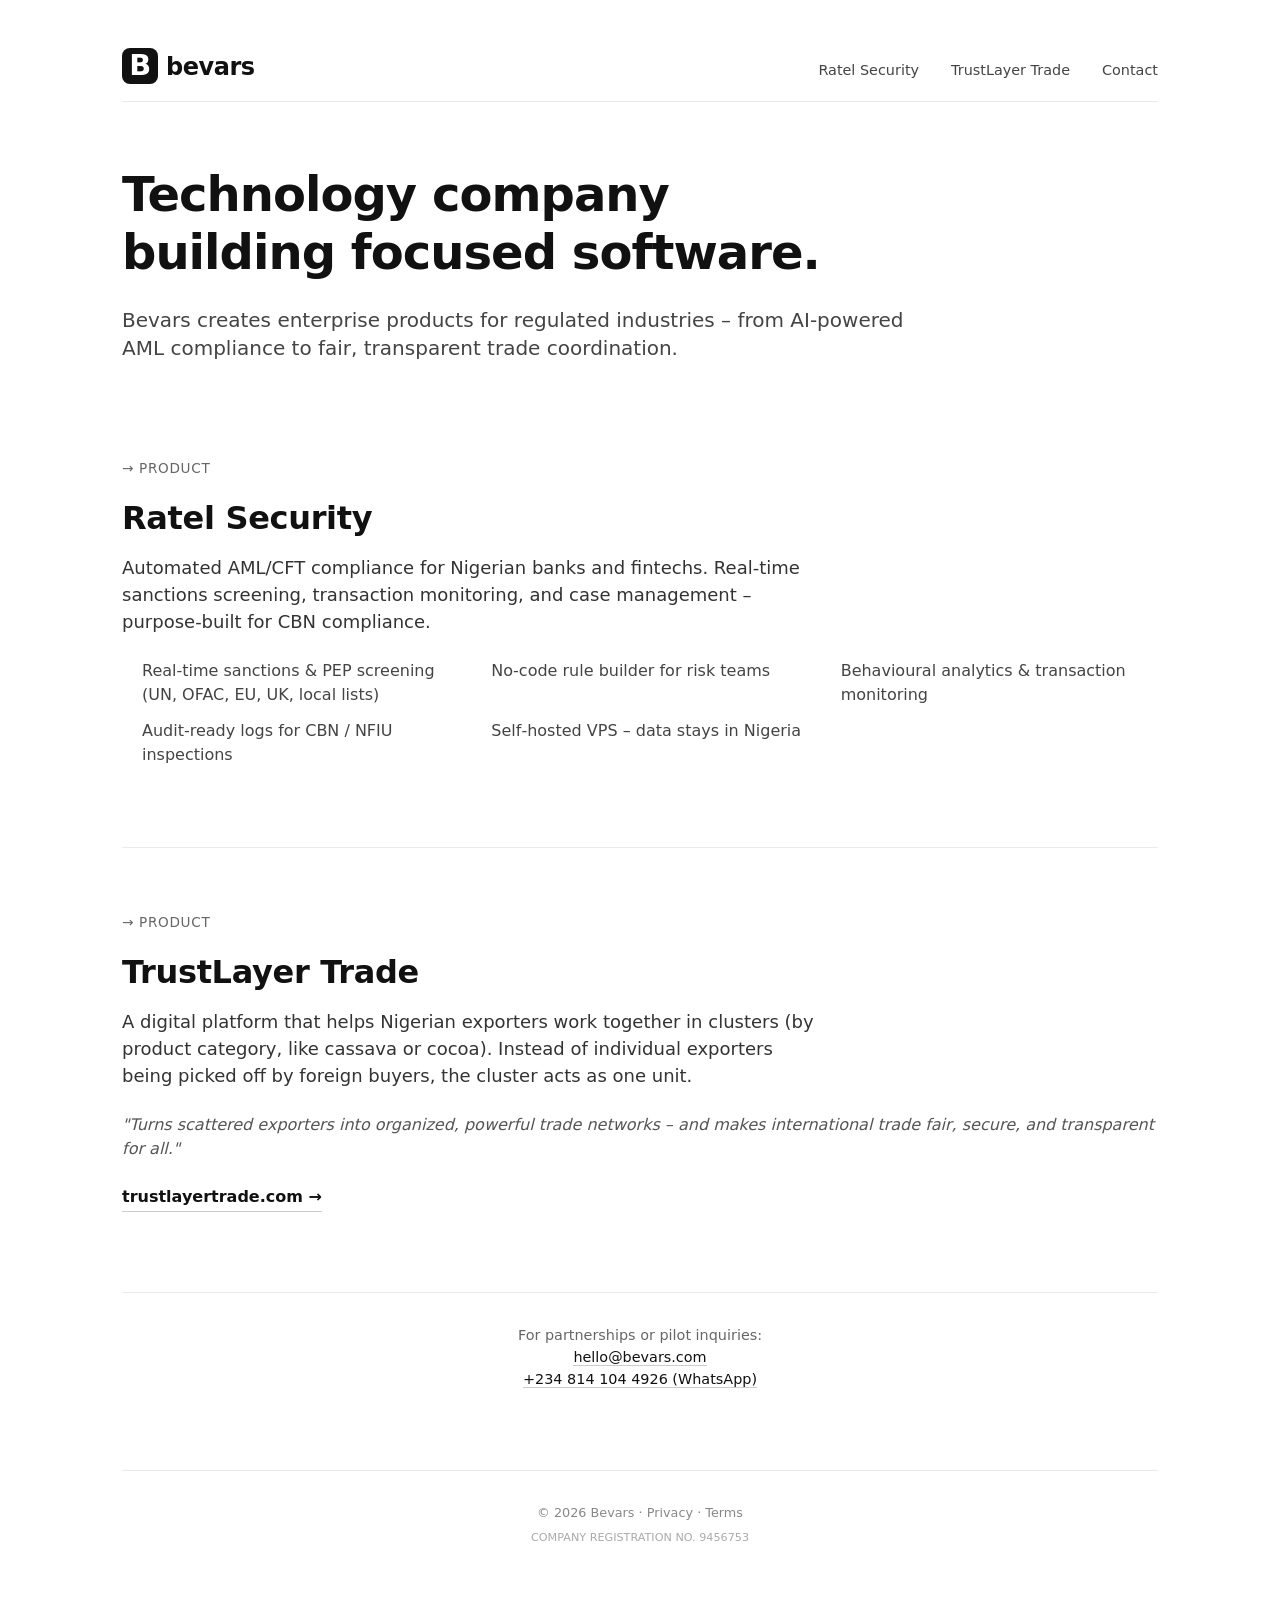
==== index.html @ 83aee2ae "first commit" ====
<!DOCTYPE html>
<html lang="en">
<head>
  <meta charset="UTF-8">
  <meta name="viewport" content="width=device-width, initial-scale=1.0">
  <title>Bevars · Technology company</title>
  <style>
    * {
      margin: 0;
      padding: 0;
      box-sizing: border-box;
    }

    body {
      font-family: system-ui, -apple-system, 'Inter', 'Segoe UI', Roboto, Helvetica, Arial, sans-serif;
      background-color: #ffffff;
      color: #111111;
      line-height: 1.5;
    }

    .container {
      max-width: 1100px;
      margin: 0 auto;
      padding: 3rem 2rem;
    }

    .site-header {
      display: flex;
      justify-content: space-between;
      align-items: baseline;
      flex-wrap: wrap;
      gap: 1rem;
      margin-bottom: 4rem;
      padding-bottom: 1rem;
      border-bottom: 1px solid #eaeaea;
    }

    .logo {
      display: flex;
      align-items: baseline;
      gap: 0.5rem;
      text-decoration: none;
    }
    .logo-icon {
      font-size: 1.8rem;
      font-weight: 700;
      background: #111;
      color: white;
      width: 36px;
      height: 36px;
      display: inline-flex;
      align-items: center;
      justify-content: center;
      border-radius: 8px;
      letter-spacing: -0.02em;
    }
    .logo-text {
      font-size: 1.5rem;
      font-weight: 700;
      letter-spacing: -0.02em;
      color: #111;
    }
    .logo-text span {
      font-weight: 400;
      color: #666;
      font-size: 0.9rem;
      margin-left: 0.25rem;
    }

    .nav-links {
      display: flex;
      gap: 2rem;
    }

    .nav-links a {
      color: #444;
      text-decoration: none;
      font-size: 0.9rem;
      font-weight: 500;
    }

    .nav-links a:hover {
      color: #000;
    }

    .hero {
      max-width: 800px;
      margin-bottom: 5rem;
    }

    .hero h1 {
      font-size: 3rem;
      font-weight: 700;
      letter-spacing: -0.02em;
      line-height: 1.2;
      margin-bottom: 1.5rem;
    }

    .hero p {
      font-size: 1.25rem;
      color: #444;
      line-height: 1.4;
    }

    .product-section {
      margin-bottom: 5rem;
      padding-top: 1rem;
    }

    .product-title {
      font-size: 2rem;
      font-weight: 700;
      letter-spacing: -0.01em;
      margin-bottom: 0.75rem;
    }

    .product-tag {
      font-size: 0.85rem;
      text-transform: uppercase;
      letter-spacing: 0.05em;
      color: #666;
      margin-bottom: 1rem;
    }

    .product-desc {
      font-size: 1.125rem;
      color: #333;
      max-width: 700px;
      margin-bottom: 1.5rem;
    }

    .product-link {
      display: inline-block;
      font-weight: 600;
      text-decoration: none;
      color: #111;
      border-bottom: 1px solid #ccc;
      padding-bottom: 2px;
      transition: border-color 0.2s;
    }

    .product-link:hover {
      border-bottom-color: #111;
    }

    hr {
      margin: 3rem 0;
      border: none;
      border-top: 1px solid #eaeaea;
    }

    .contact-block {
      text-align: center;
      margin: 4rem 0 3rem;
      padding: 2rem 0;
      border-top: 1px solid #eaeaea;
    }

    .contact-block p {
      color: #666;
      font-size: 0.9rem;
    }

    .email-link, .phone-link {
      color: #111;
      text-decoration: none;
      font-weight: 500;
      border-bottom: 1px solid #ccc;
      margin: 0 0.25rem;
    }

    .footer {
      text-align: center;
      font-size: 0.8rem;
      color: #888;
      padding: 2rem 0;
      border-top: 1px solid #eaeaea;
    }
    .footer .reg-number {
      margin-top: 0.5rem;
      font-size: 0.7rem;
      color: #aaa;
    }

    @media (max-width: 700px) {
      .container {
        padding: 2rem 1.5rem;
      }
      .hero h1 {
        font-size: 2.25rem;
      }
      .product-title {
        font-size: 1.75rem;
      }
      .site-header {
        flex-direction: column;
        align-items: flex-start;
      }
    }
  </style>
</head>
<body>

<div class="container">
  <div class="site-header">
    <a href="/" class="logo">
      <div class="logo-icon">B</div>
      <div class="logo-text">bevars</div>
    </a>
    <div class="nav-links">
      <a href="#ratel">Ratel Security</a>
      <a href="#trustlayer">TrustLayer Trade</a>
      <a href="#contact">Contact</a>
    </div>
  </div>

  <div class="hero">
    <h1>Technology company<br>building focused software.</h1>
    <p>Bevars creates enterprise products for regulated industries – from AI‑powered AML compliance to fair, transparent trade coordination.</p>
  </div>

  <!-- Ratel Security -->
  <div class="product-section" id="ratel">
    <div class="product-tag">→ product</div>
    <div class="product-title">Ratel Security</div>
    <div class="product-desc">
      Automated AML/CFT compliance for Nigerian banks and fintechs. Real‑time sanctions screening, transaction monitoring, and case management – purpose‑built for CBN compliance.
    </div>
    <ul class="feature-list" style="list-style: none; margin: 1.5rem 0 2rem; display: grid; grid-template-columns: repeat(auto-fill, minmax(280px, 1fr)); gap: 0.75rem;">
      <li style="padding-left: 1.25rem; position: relative; color: #444;">Real‑time sanctions & PEP screening (UN, OFAC, EU, UK, local lists)</li>
      <li style="padding-left: 1.25rem; position: relative; color: #444;">No‑code rule builder for risk teams</li>
      <li style="padding-left: 1.25rem; position: relative; color: #444;">Behavioural analytics & transaction monitoring</li>
      <li style="padding-left: 1.25rem; position: relative; color: #444;">Audit‑ready logs for CBN / NFIU inspections</li>
      <li style="padding-left: 1.25rem; position: relative; color: #444;">Self‑hosted VPS – data stays in Nigeria</li>
    </ul>
    
  </div>

  <hr>

  <!-- TrustLayer Trade (hidden details) -->
  <div class="product-section" id="trustlayer">
    <div class="product-tag">→ product</div>
    <div class="product-title">TrustLayer Trade</div>
    <div class="product-desc">
      A digital platform that helps Nigerian exporters work together in clusters (by product category, like cassava or cocoa). Instead of individual exporters being picked off by foreign buyers, the cluster acts as one unit.
    </div>
    <div style="margin: 1rem 0 1.5rem; font-style: italic; color: #555;">"Turns scattered exporters into organized, powerful trade networks – and makes international trade fair, secure, and transparent for all."</div>
    <a href="https://trustlayertrade.com" class="product-link">trustlayertrade.com →</a>
  </div>

  <!-- Contact with WhatsApp -->
  <div class="contact-block" id="contact">
    <p>For partnerships or pilot inquiries:<br>
    <a href="mailto:hello@bevars.com" class="email-link">hello@bevars.com</a><br>
    <a href="https://wa.me/234814104926" target="_blank" class="phone-link">+234 814 104 4926 (WhatsApp)</a></p>
  </div>

  <div class="footer">
    <div>© 2026 Bevars · <a href="#" style="color: #888; text-decoration: none;">Privacy</a> · <a href="#" style="color: #888; text-decoration: none;">Terms</a></div>
    <div class="reg-number">COMPANY REGISTRATION NO. 9456753</div>
  </div>
</div>

</body>
</html>
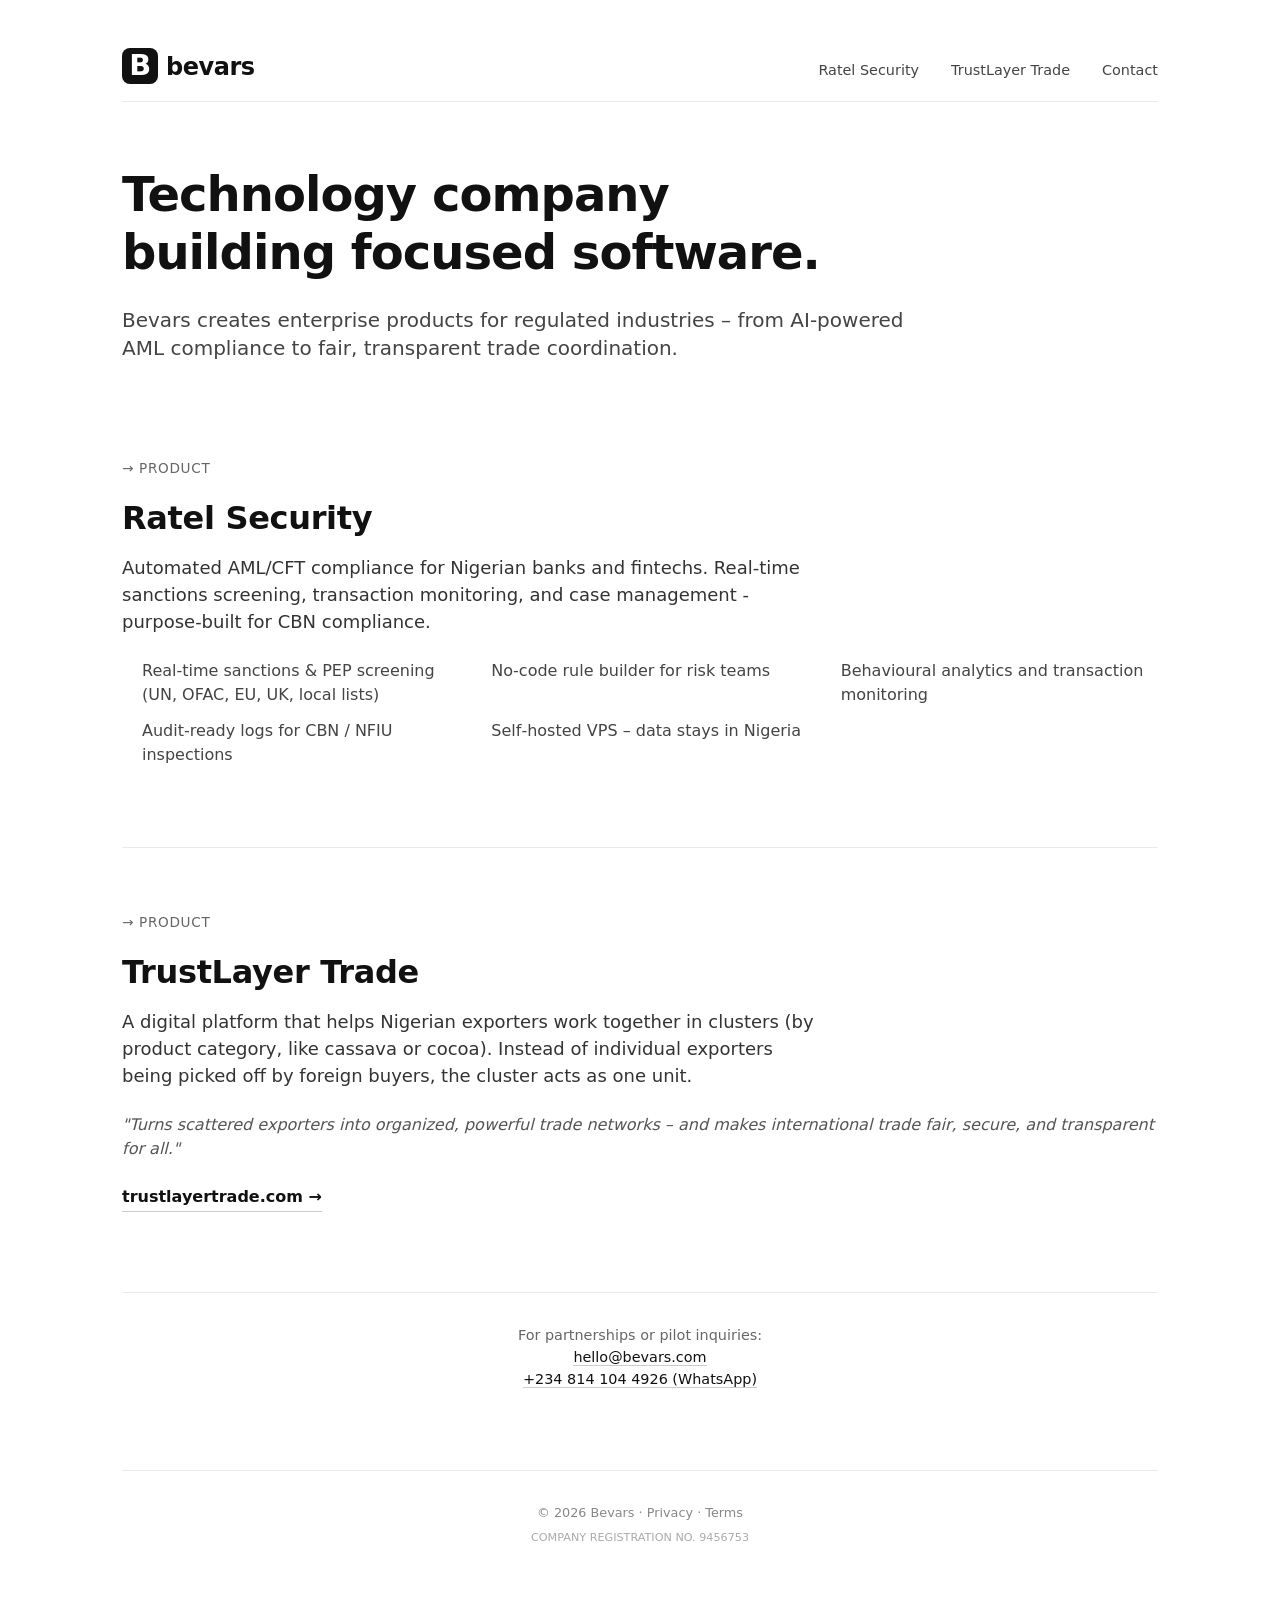
==== commit d59bf825: "fix" ====
--- a/index.html
+++ b/index.html
@@ -224,12 +224,12 @@
     <div class="product-tag">→ product</div>
     <div class="product-title">Ratel Security</div>
     <div class="product-desc">
-      Automated AML/CFT compliance for Nigerian banks and fintechs. Real‑time sanctions screening, transaction monitoring, and case management – purpose‑built for CBN compliance.
+      Automated AML/CFT compliance for Nigerian banks and fintechs. Real‑time sanctions screening, transaction monitoring, and case management - purpose‑built for CBN compliance.
     </div>
     <ul class="feature-list" style="list-style: none; margin: 1.5rem 0 2rem; display: grid; grid-template-columns: repeat(auto-fill, minmax(280px, 1fr)); gap: 0.75rem;">
       <li style="padding-left: 1.25rem; position: relative; color: #444;">Real‑time sanctions & PEP screening (UN, OFAC, EU, UK, local lists)</li>
       <li style="padding-left: 1.25rem; position: relative; color: #444;">No‑code rule builder for risk teams</li>
-      <li style="padding-left: 1.25rem; position: relative; color: #444;">Behavioural analytics & transaction monitoring</li>
+      <li style="padding-left: 1.25rem; position: relative; color: #444;">Behavioural analytics and transaction monitoring</li>
       <li style="padding-left: 1.25rem; position: relative; color: #444;">Audit‑ready logs for CBN / NFIU inspections</li>
       <li style="padding-left: 1.25rem; position: relative; color: #444;">Self‑hosted VPS – data stays in Nigeria</li>
     </ul>
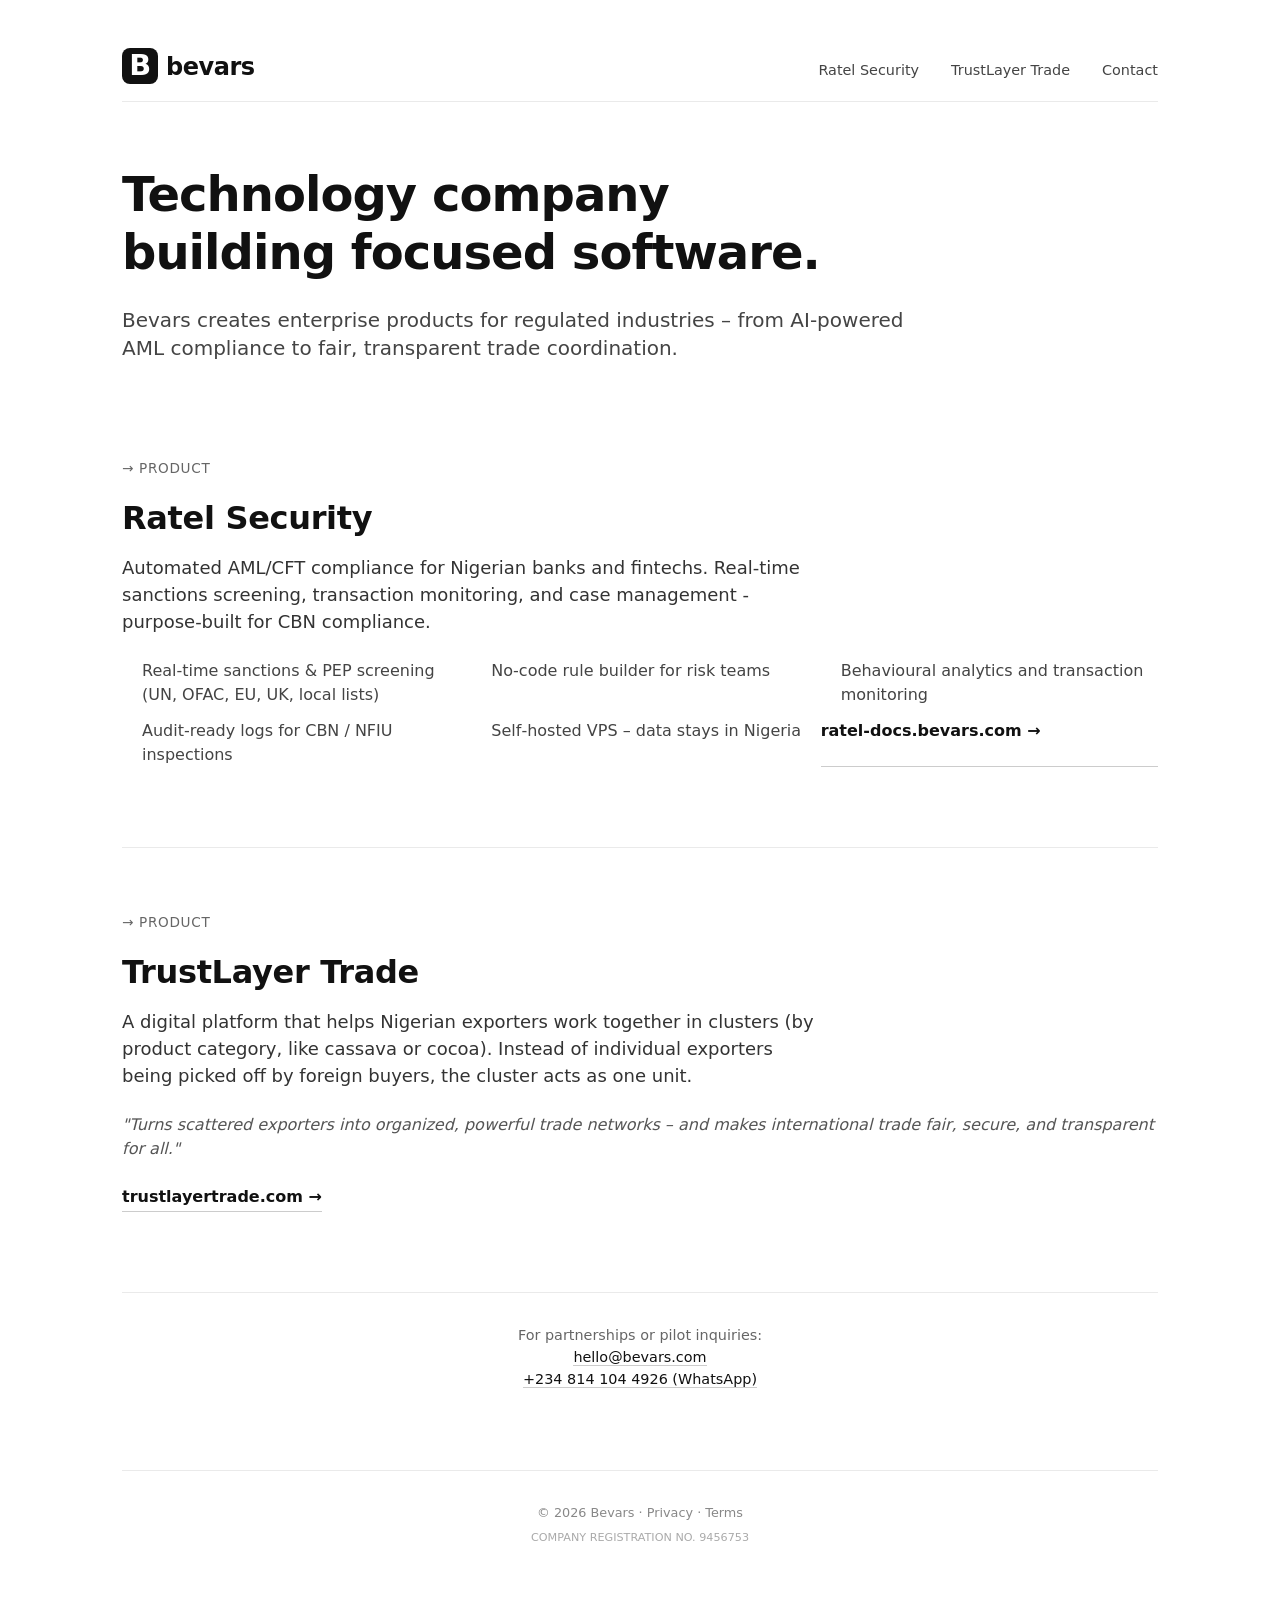
==== commit e6ccdf6c: "fix" ====
--- a/index.html
+++ b/index.html
@@ -232,6 +232,7 @@
       <li style="padding-left: 1.25rem; position: relative; color: #444;">Behavioural analytics and transaction monitoring</li>
       <li style="padding-left: 1.25rem; position: relative; color: #444;">Audit‑ready logs for CBN / NFIU inspections</li>
       <li style="padding-left: 1.25rem; position: relative; color: #444;">Self‑hosted VPS – data stays in Nigeria</li>
+      <a href="https://ratel-docs.bevars.com/introduction" class="product-link">ratel-docs.bevars.com →</a>
     </ul>
     
   </div>
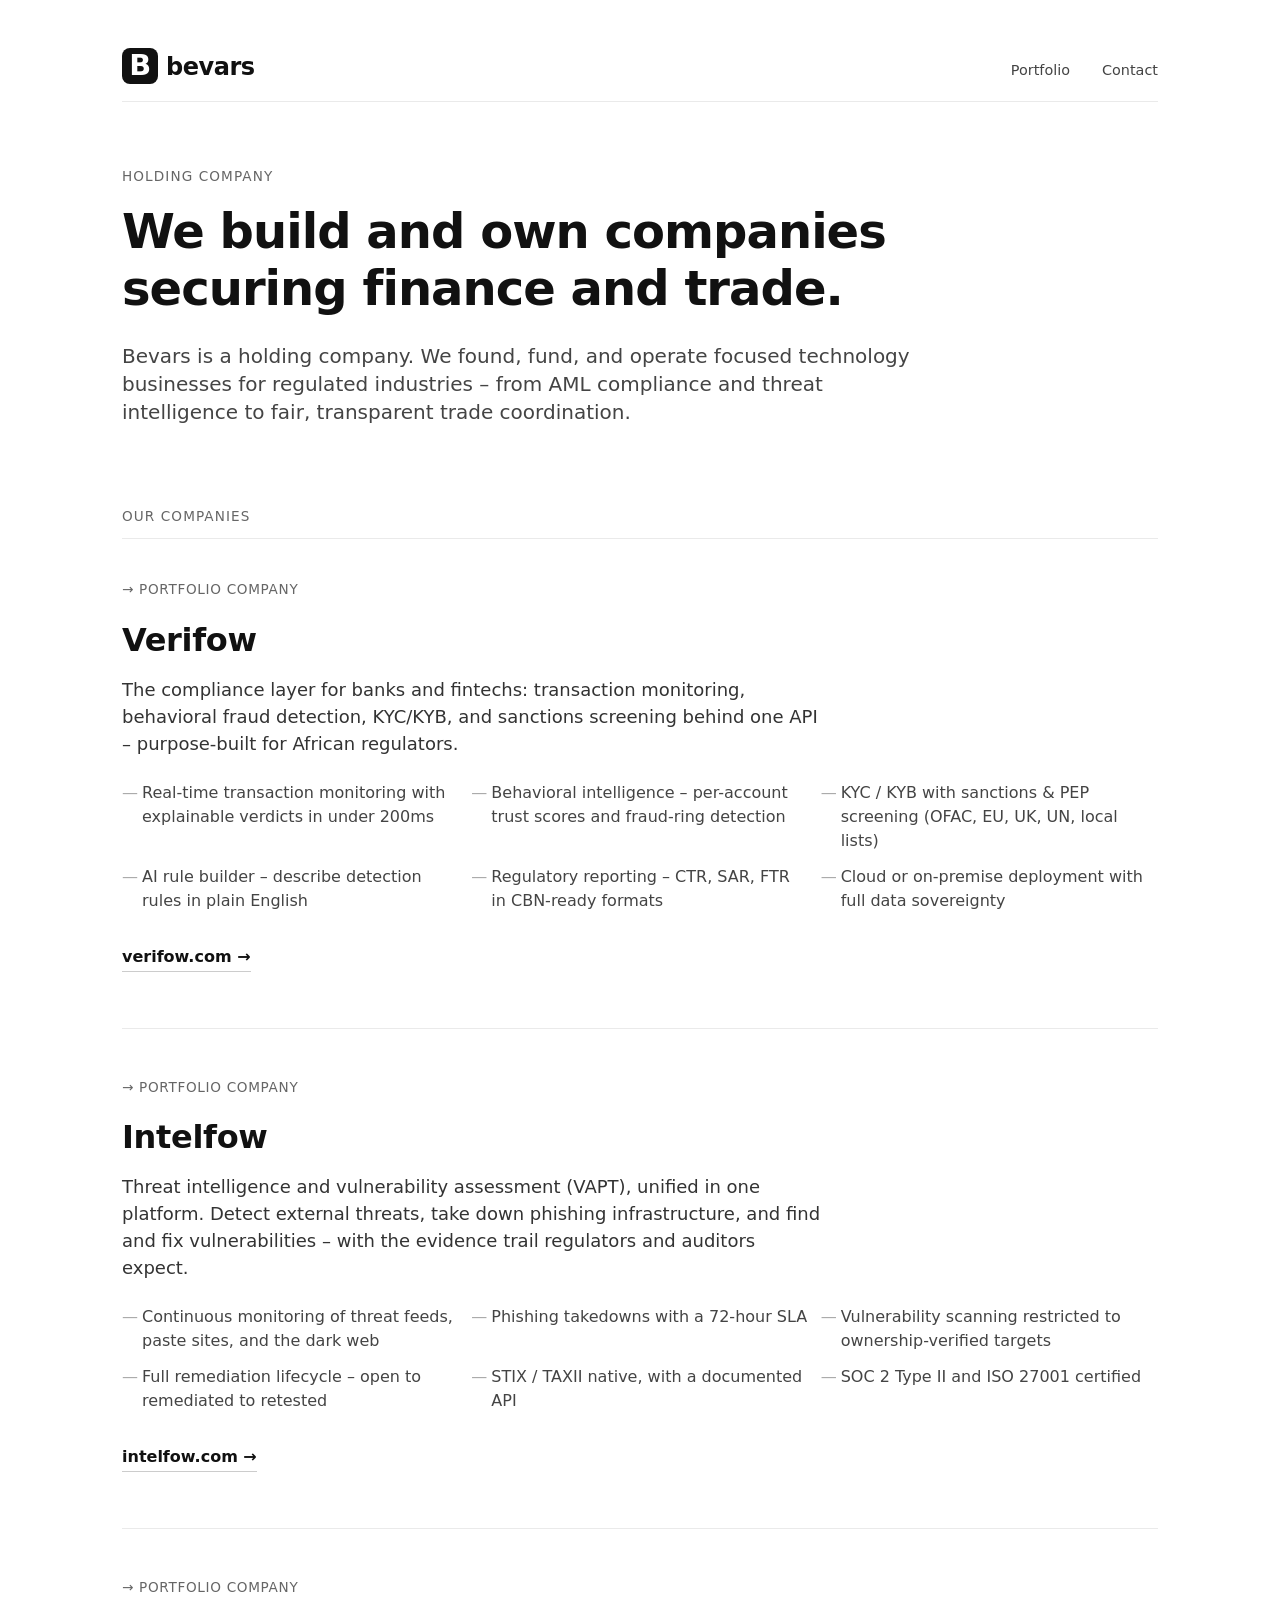
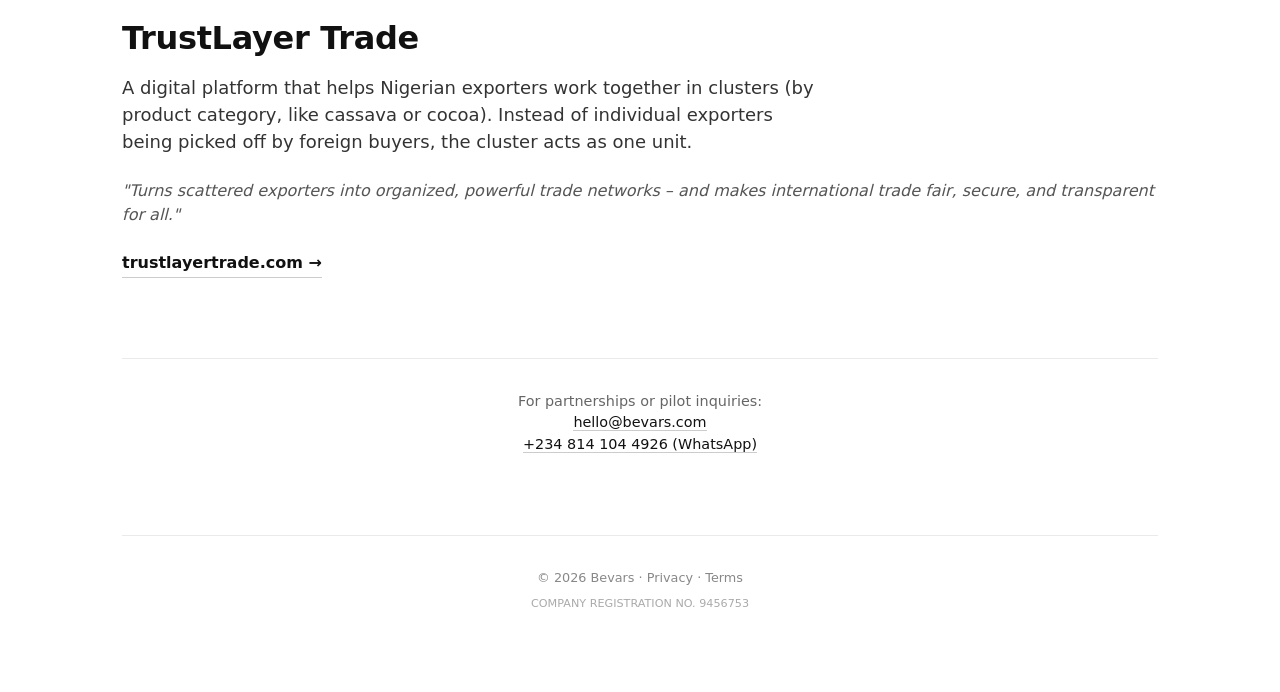
==== commit 7382c08d: "fix" ====
--- a/index.html
+++ b/index.html
@@ -3,7 +3,7 @@
 <head>
   <meta charset="UTF-8">
   <meta name="viewport" content="width=device-width, initial-scale=1.0">
-  <title>Bevars · Technology company</title>
+  <title>Bevars · Holding company</title>
   <style>
     * {
       margin: 0;
@@ -88,6 +88,14 @@
       margin-bottom: 5rem;
     }
 
+    .hero .kicker {
+      font-size: 0.85rem;
+      text-transform: uppercase;
+      letter-spacing: 0.08em;
+      color: #666;
+      margin-bottom: 1rem;
+    }
+
     .hero h1 {
       font-size: 3rem;
       font-weight: 700;
@@ -102,9 +110,22 @@
       line-height: 1.4;
     }
 
+    .section-label {
+      font-size: 0.85rem;
+      text-transform: uppercase;
+      letter-spacing: 0.08em;
+      color: #666;
+      margin-bottom: 2.5rem;
+      padding-bottom: 0.75rem;
+      border-bottom: 1px solid #eaeaea;
+    }
+
+    .portfolio {
+      margin-bottom: 5rem;
+    }
+
     .product-section {
-      margin-bottom: 5rem;
-      padding-top: 1rem;
+      margin-bottom: 3.5rem;
     }
 
     .product-title {
@@ -141,6 +162,27 @@
 
     .product-link:hover {
       border-bottom-color: #111;
+    }
+
+    .feature-list {
+      list-style: none;
+      margin: 1.5rem 0 2rem;
+      display: grid;
+      grid-template-columns: repeat(auto-fill, minmax(280px, 1fr));
+      gap: 0.75rem;
+    }
+
+    .feature-list li {
+      padding-left: 1.25rem;
+      position: relative;
+      color: #444;
+    }
+
+    .feature-list li::before {
+      content: "—";
+      position: absolute;
+      left: 0;
+      color: #aaa;
     }
 
     hr {
@@ -208,46 +250,70 @@
       <div class="logo-text">bevars</div>
     </a>
     <div class="nav-links">
-      <a href="#ratel">Ratel Security</a>
-      <a href="#trustlayer">TrustLayer Trade</a>
+      <a href="#portfolio">Portfolio</a>
       <a href="#contact">Contact</a>
     </div>
   </div>
 
   <div class="hero">
-    <h1>Technology company<br>building focused software.</h1>
-    <p>Bevars creates enterprise products for regulated industries – from AI‑powered AML compliance to fair, transparent trade coordination.</p>
-  </div>
-
-  <!-- Ratel Security -->
-  <div class="product-section" id="ratel">
-    <div class="product-tag">→ product</div>
-    <div class="product-title">Ratel Security</div>
-    <div class="product-desc">
-      Automated AML/CFT compliance for Nigerian banks and fintechs. Real‑time sanctions screening, transaction monitoring, and case management - purpose‑built for CBN compliance.
+    <div class="kicker">Holding company</div>
+    <h1>We build and own companies<br>securing finance and trade.</h1>
+    <p>Bevars is a holding company. We found, fund, and operate focused technology businesses for regulated industries – from AML compliance and threat intelligence to fair, transparent trade coordination.</p>
+  </div>
+
+  <div class="portfolio" id="portfolio">
+    <div class="section-label">Our companies</div>
+
+    <!-- Verifow -->
+    <div class="product-section" id="verifow">
+      <div class="product-tag">→ portfolio company</div>
+      <div class="product-title">Verifow</div>
+      <div class="product-desc">
+        The compliance layer for banks and fintechs: transaction monitoring, behavioral fraud detection, KYC/KYB, and sanctions screening behind one API – purpose-built for African regulators.
+      </div>
+      <ul class="feature-list">
+        <li>Real-time transaction monitoring with explainable verdicts in under 200ms</li>
+        <li>Behavioral intelligence – per-account trust scores and fraud-ring detection</li>
+        <li>KYC / KYB with sanctions & PEP screening (OFAC, EU, UK, UN, local lists)</li>
+        <li>AI rule builder – describe detection rules in plain English</li>
+        <li>Regulatory reporting – CTR, SAR, FTR in CBN-ready formats</li>
+        <li>Cloud or on-premise deployment with full data sovereignty</li>
+      </ul>
+      <a href="https://verifow.com" class="product-link">verifow.com →</a>
     </div>
-    <ul class="feature-list" style="list-style: none; margin: 1.5rem 0 2rem; display: grid; grid-template-columns: repeat(auto-fill, minmax(280px, 1fr)); gap: 0.75rem;">
-      <li style="padding-left: 1.25rem; position: relative; color: #444;">Real‑time sanctions & PEP screening (UN, OFAC, EU, UK, local lists)</li>
-      <li style="padding-left: 1.25rem; position: relative; color: #444;">No‑code rule builder for risk teams</li>
-      <li style="padding-left: 1.25rem; position: relative; color: #444;">Behavioural analytics and transaction monitoring</li>
-      <li style="padding-left: 1.25rem; position: relative; color: #444;">Audit‑ready logs for CBN / NFIU inspections</li>
-      <li style="padding-left: 1.25rem; position: relative; color: #444;">Self‑hosted VPS – data stays in Nigeria</li>
-      <a href="https://ratel-docs.bevars.com/introduction" class="product-link">ratel-docs.bevars.com →</a>
-    </ul>
-    
-  </div>
-
-  <hr>
-
-  <!-- TrustLayer Trade (hidden details) -->
-  <div class="product-section" id="trustlayer">
-    <div class="product-tag">→ product</div>
-    <div class="product-title">TrustLayer Trade</div>
-    <div class="product-desc">
-      A digital platform that helps Nigerian exporters work together in clusters (by product category, like cassava or cocoa). Instead of individual exporters being picked off by foreign buyers, the cluster acts as one unit.
+
+    <hr>
+
+    <!-- Intelfow -->
+    <div class="product-section" id="intelfow">
+      <div class="product-tag">→ portfolio company</div>
+      <div class="product-title">Intelfow</div>
+      <div class="product-desc">
+        Threat intelligence and vulnerability assessment (VAPT), unified in one platform. Detect external threats, take down phishing infrastructure, and find and fix vulnerabilities – with the evidence trail regulators and auditors expect.
+      </div>
+      <ul class="feature-list">
+        <li>Continuous monitoring of threat feeds, paste sites, and the dark web</li>
+        <li>Phishing takedowns with a 72-hour SLA</li>
+        <li>Vulnerability scanning restricted to ownership-verified targets</li>
+        <li>Full remediation lifecycle – open to remediated to retested</li>
+        <li>STIX / TAXII native, with a documented API</li>
+        <li>SOC 2 Type II and ISO 27001 certified</li>
+      </ul>
+      <a href="https://intelfow.com" class="product-link">intelfow.com →</a>
     </div>
-    <div style="margin: 1rem 0 1.5rem; font-style: italic; color: #555;">"Turns scattered exporters into organized, powerful trade networks – and makes international trade fair, secure, and transparent for all."</div>
-    <a href="https://trustlayertrade.com" class="product-link">trustlayertrade.com →</a>
+
+    <hr>
+
+    <!-- TrustLayer Trade -->
+    <div class="product-section" id="trustlayer">
+      <div class="product-tag">→ portfolio company</div>
+      <div class="product-title">TrustLayer Trade</div>
+      <div class="product-desc">
+        A digital platform that helps Nigerian exporters work together in clusters (by product category, like cassava or cocoa). Instead of individual exporters being picked off by foreign buyers, the cluster acts as one unit.
+      </div>
+      <div style="margin: 1rem 0 1.5rem; font-style: italic; color: #555;">"Turns scattered exporters into organized, powerful trade networks – and makes international trade fair, secure, and transparent for all."</div>
+      <a href="https://trustlayertrade.com" class="product-link">trustlayertrade.com →</a>
+    </div>
   </div>
 
   <!-- Contact with WhatsApp -->
@@ -264,4 +330,4 @@
 </div>
 
 </body>
-</html>+</html>
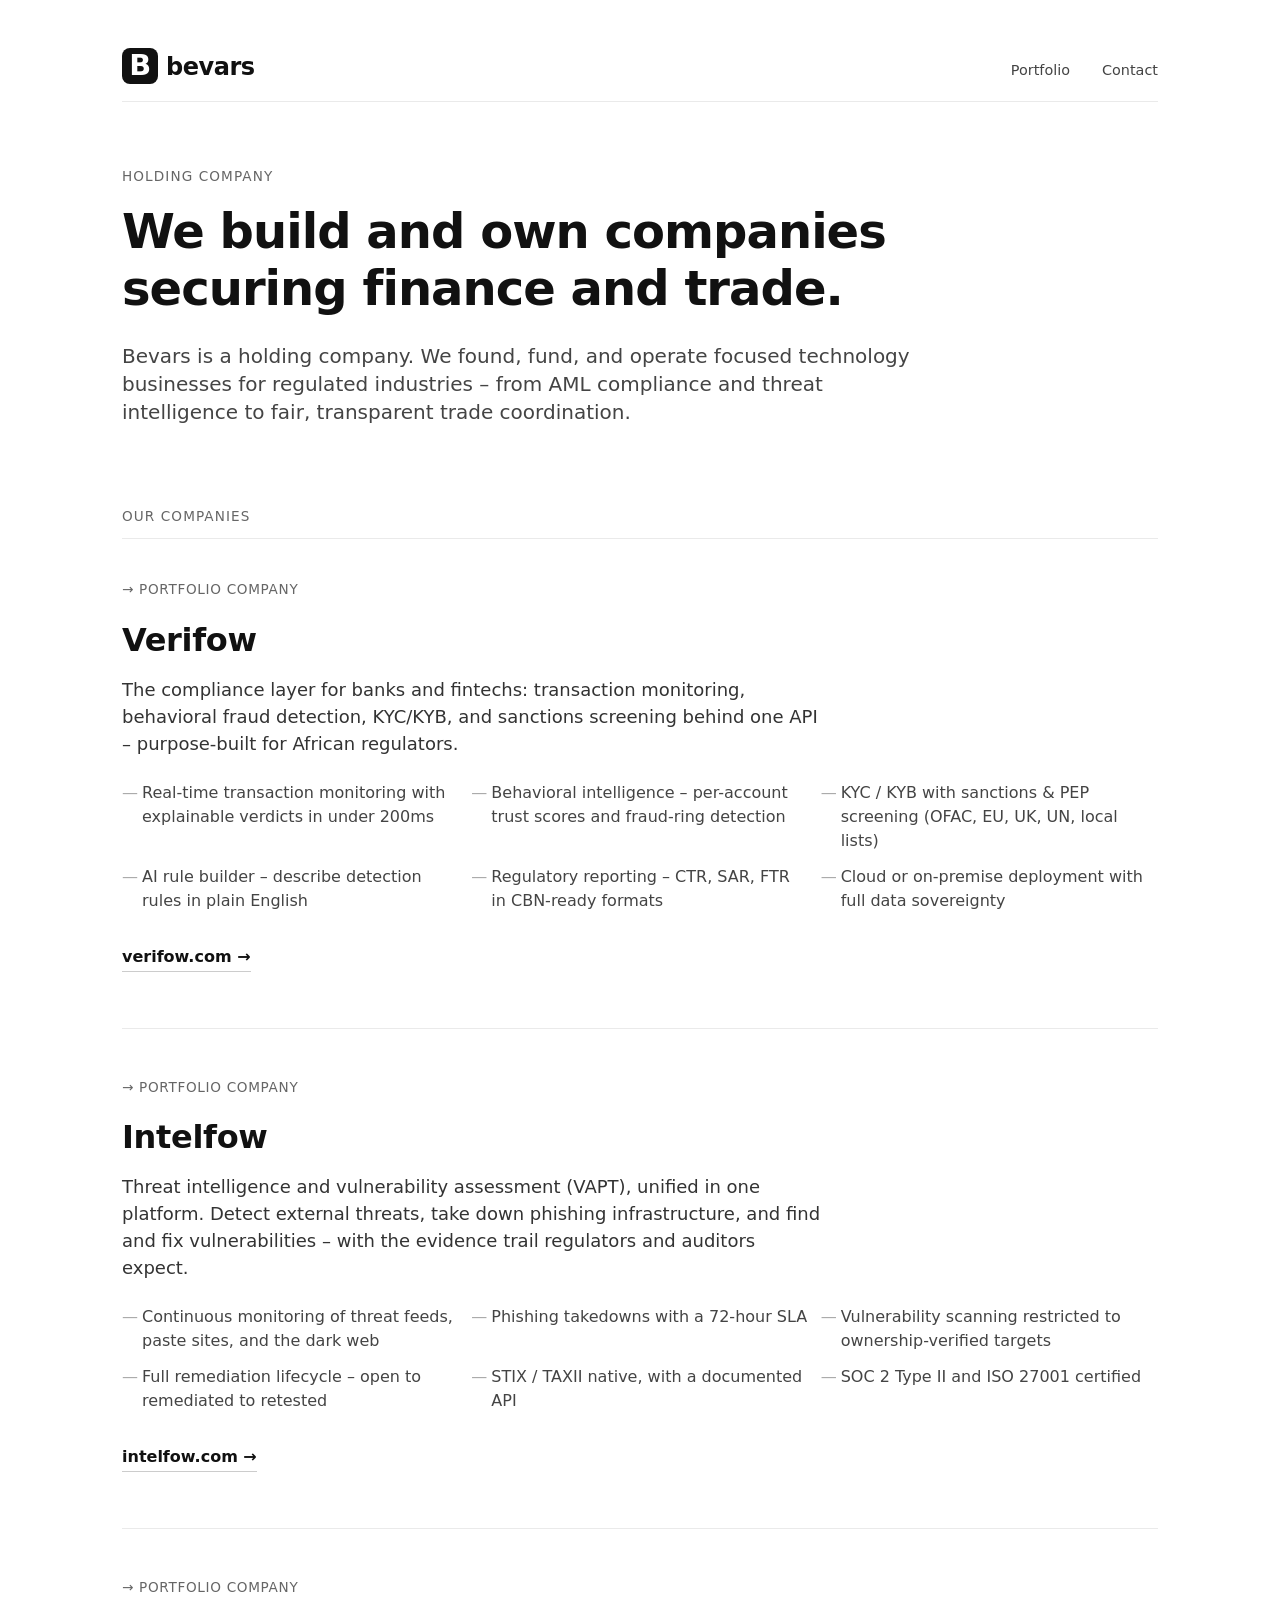
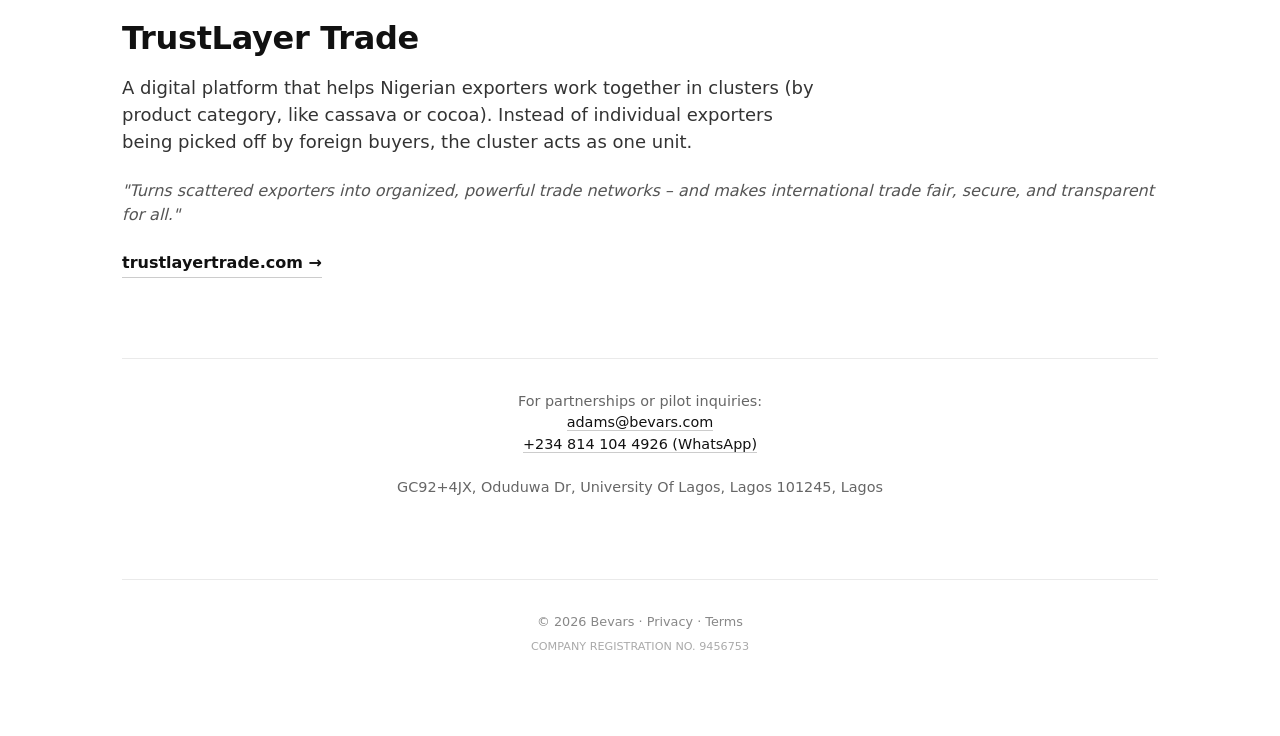
==== commit c31bcbb5: "fix" ====
--- a/index.html
+++ b/index.html
@@ -319,8 +319,9 @@
   <!-- Contact with WhatsApp -->
   <div class="contact-block" id="contact">
     <p>For partnerships or pilot inquiries:<br>
-    <a href="mailto:hello@bevars.com" class="email-link">hello@bevars.com</a><br>
-    <a href="https://wa.me/234814104926" target="_blank" class="phone-link">+234 814 104 4926 (WhatsApp)</a></p>
+    <a href="mailto:adams@bevars.com" class="email-link">adams@bevars.com</a><br>
+    <a href="https://wa.me/234814104926" target="_blank" class="phone-link">+234 814 104 4926 (WhatsApp)</a><br><br>
+    GC92+4JX, Oduduwa Dr, University Of Lagos, Lagos 101245, Lagos</p>
   </div>
 
   <div class="footer">
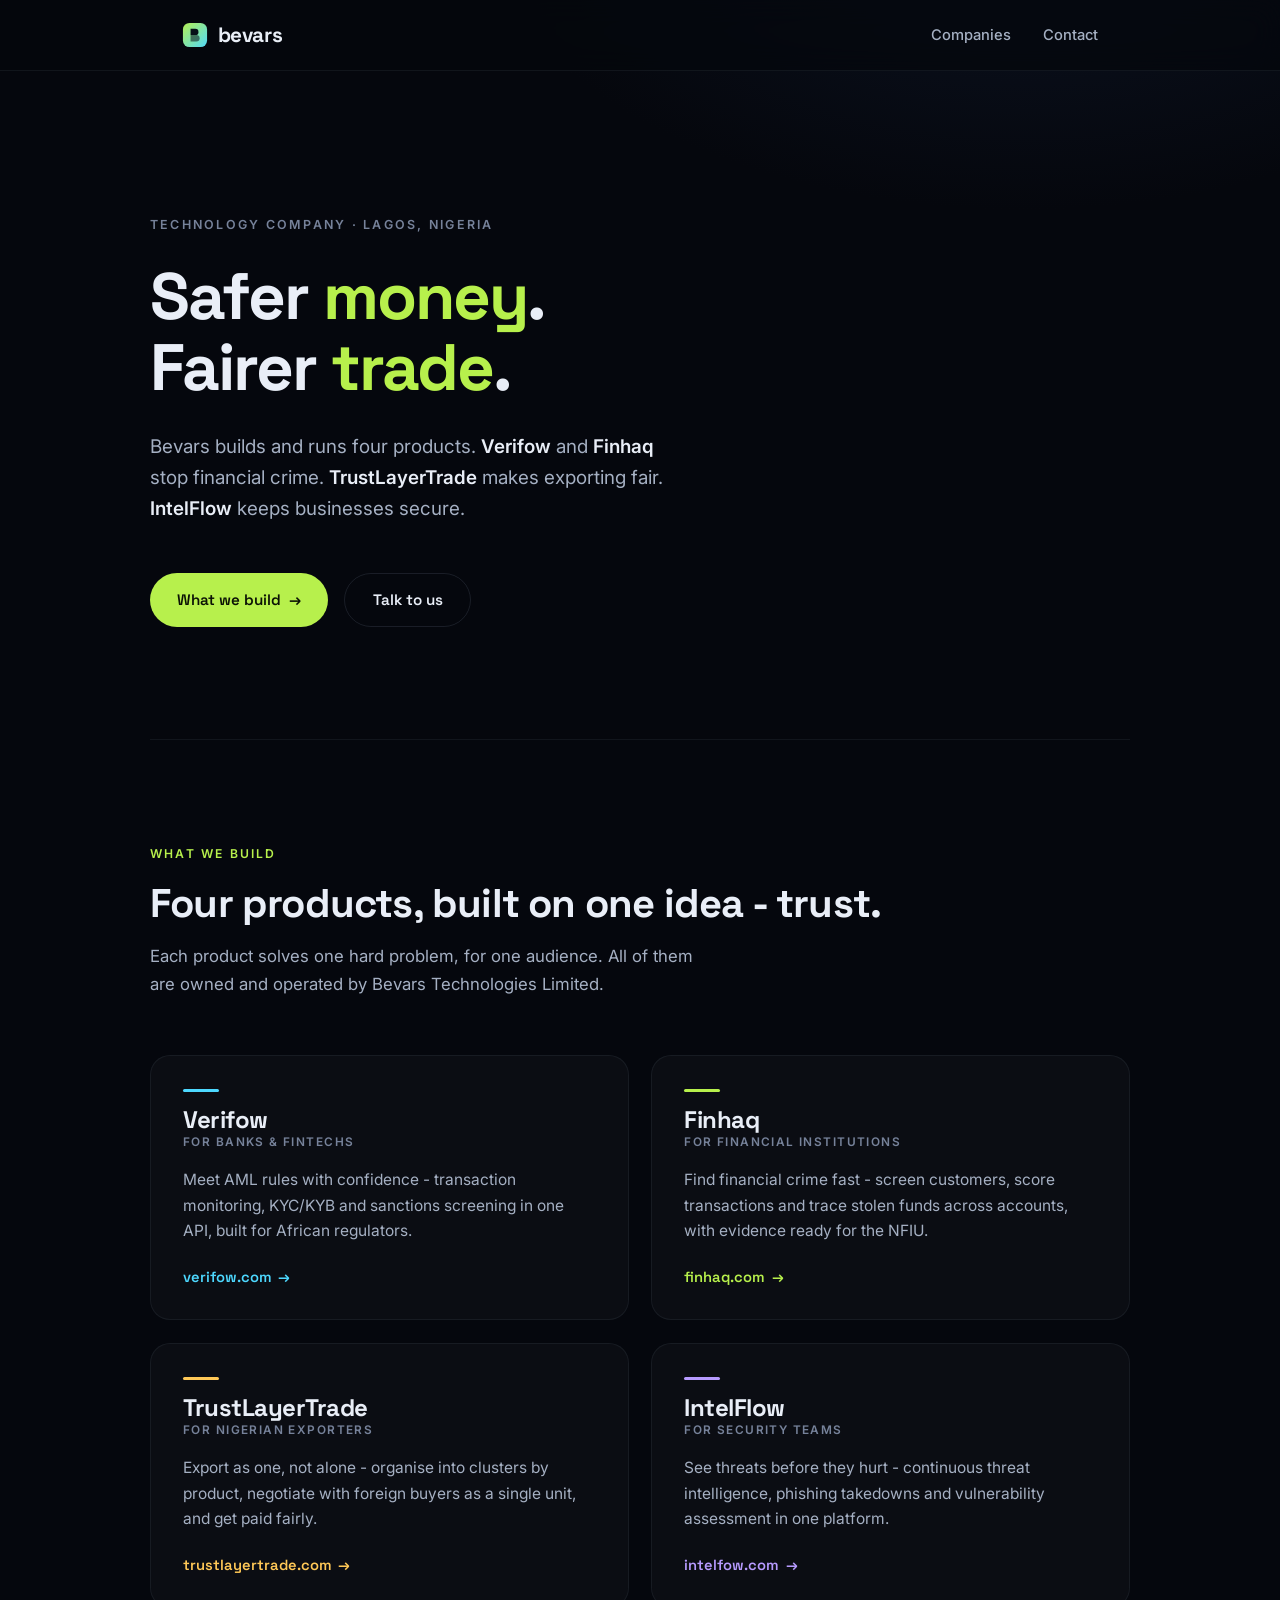
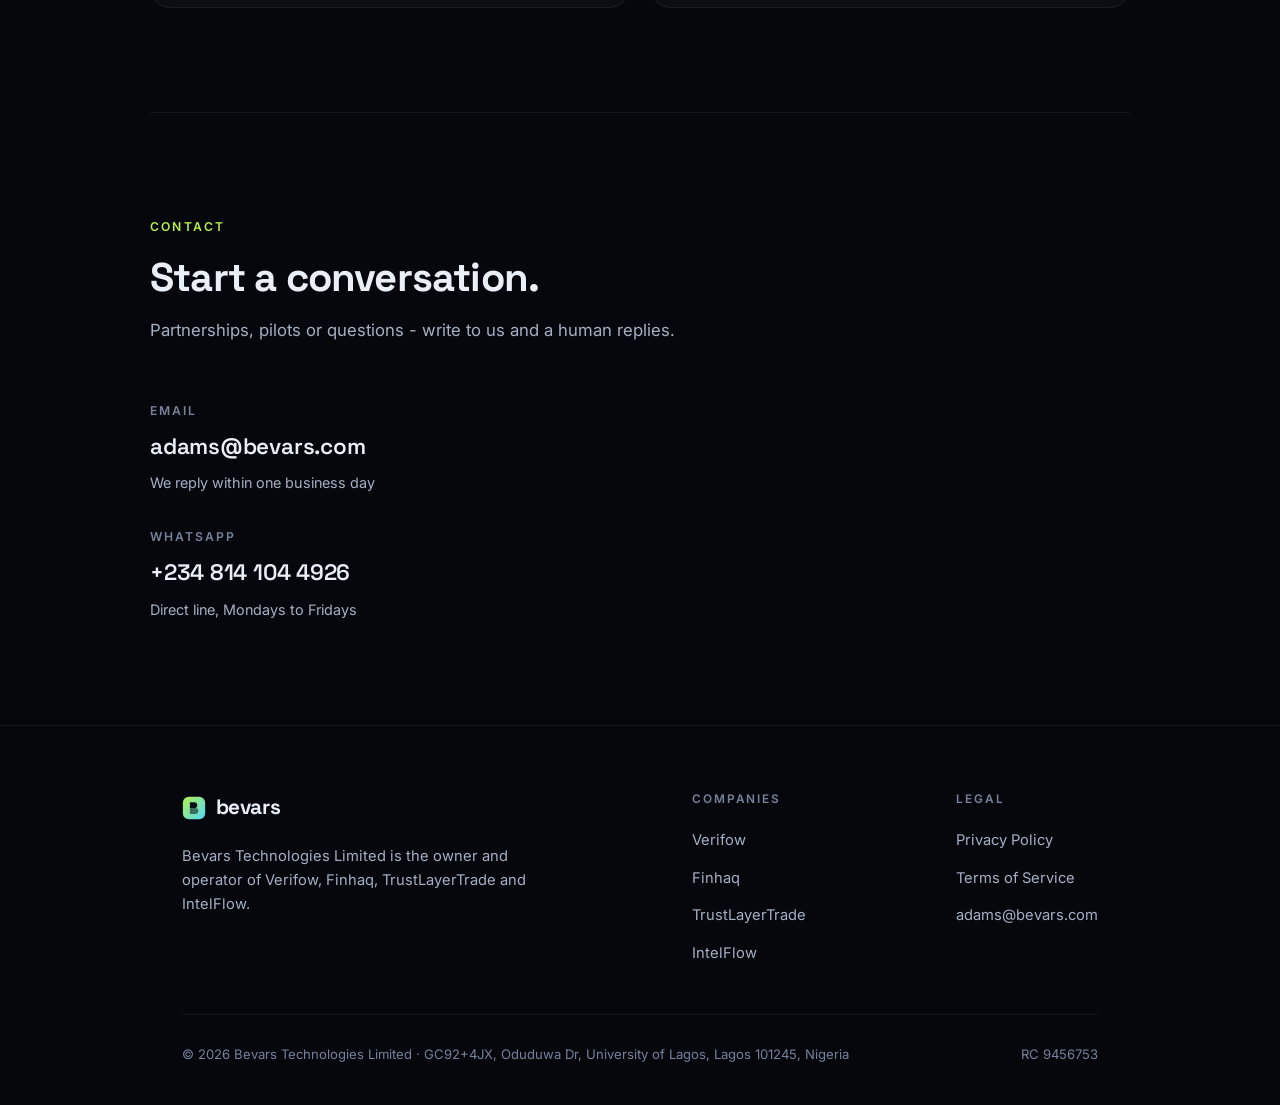
==== commit 783e59f8: "fix: redesign" ====
--- a/index.html
+++ b/index.html
@@ -3,332 +3,205 @@
 <head>
   <meta charset="UTF-8">
   <meta name="viewport" content="width=device-width, initial-scale=1.0">
-  <title>Bevars · Holding company</title>
-  <style>
-    * {
-      margin: 0;
-      padding: 0;
-      box-sizing: border-box;
-    }
-
-    body {
-      font-family: system-ui, -apple-system, 'Inter', 'Segoe UI', Roboto, Helvetica, Arial, sans-serif;
-      background-color: #ffffff;
-      color: #111111;
-      line-height: 1.5;
-    }
-
-    .container {
-      max-width: 1100px;
-      margin: 0 auto;
-      padding: 3rem 2rem;
-    }
-
-    .site-header {
-      display: flex;
-      justify-content: space-between;
-      align-items: baseline;
-      flex-wrap: wrap;
-      gap: 1rem;
-      margin-bottom: 4rem;
-      padding-bottom: 1rem;
-      border-bottom: 1px solid #eaeaea;
-    }
-
-    .logo {
-      display: flex;
-      align-items: baseline;
-      gap: 0.5rem;
-      text-decoration: none;
-    }
-    .logo-icon {
-      font-size: 1.8rem;
-      font-weight: 700;
-      background: #111;
-      color: white;
-      width: 36px;
-      height: 36px;
-      display: inline-flex;
-      align-items: center;
-      justify-content: center;
-      border-radius: 8px;
-      letter-spacing: -0.02em;
-    }
-    .logo-text {
-      font-size: 1.5rem;
-      font-weight: 700;
-      letter-spacing: -0.02em;
-      color: #111;
-    }
-    .logo-text span {
-      font-weight: 400;
-      color: #666;
-      font-size: 0.9rem;
-      margin-left: 0.25rem;
-    }
-
-    .nav-links {
-      display: flex;
-      gap: 2rem;
-    }
-
-    .nav-links a {
-      color: #444;
-      text-decoration: none;
-      font-size: 0.9rem;
-      font-weight: 500;
-    }
-
-    .nav-links a:hover {
-      color: #000;
-    }
-
-    .hero {
-      max-width: 800px;
-      margin-bottom: 5rem;
-    }
-
-    .hero .kicker {
-      font-size: 0.85rem;
-      text-transform: uppercase;
-      letter-spacing: 0.08em;
-      color: #666;
-      margin-bottom: 1rem;
-    }
-
-    .hero h1 {
-      font-size: 3rem;
-      font-weight: 700;
-      letter-spacing: -0.02em;
-      line-height: 1.2;
-      margin-bottom: 1.5rem;
-    }
-
-    .hero p {
-      font-size: 1.25rem;
-      color: #444;
-      line-height: 1.4;
-    }
-
-    .section-label {
-      font-size: 0.85rem;
-      text-transform: uppercase;
-      letter-spacing: 0.08em;
-      color: #666;
-      margin-bottom: 2.5rem;
-      padding-bottom: 0.75rem;
-      border-bottom: 1px solid #eaeaea;
-    }
-
-    .portfolio {
-      margin-bottom: 5rem;
-    }
-
-    .product-section {
-      margin-bottom: 3.5rem;
-    }
-
-    .product-title {
-      font-size: 2rem;
-      font-weight: 700;
-      letter-spacing: -0.01em;
-      margin-bottom: 0.75rem;
-    }
-
-    .product-tag {
-      font-size: 0.85rem;
-      text-transform: uppercase;
-      letter-spacing: 0.05em;
-      color: #666;
-      margin-bottom: 1rem;
-    }
-
-    .product-desc {
-      font-size: 1.125rem;
-      color: #333;
-      max-width: 700px;
-      margin-bottom: 1.5rem;
-    }
-
-    .product-link {
-      display: inline-block;
-      font-weight: 600;
-      text-decoration: none;
-      color: #111;
-      border-bottom: 1px solid #ccc;
-      padding-bottom: 2px;
-      transition: border-color 0.2s;
-    }
-
-    .product-link:hover {
-      border-bottom-color: #111;
-    }
-
-    .feature-list {
-      list-style: none;
-      margin: 1.5rem 0 2rem;
-      display: grid;
-      grid-template-columns: repeat(auto-fill, minmax(280px, 1fr));
-      gap: 0.75rem;
-    }
-
-    .feature-list li {
-      padding-left: 1.25rem;
-      position: relative;
-      color: #444;
-    }
-
-    .feature-list li::before {
-      content: "—";
-      position: absolute;
-      left: 0;
-      color: #aaa;
-    }
-
-    hr {
-      margin: 3rem 0;
-      border: none;
-      border-top: 1px solid #eaeaea;
-    }
-
-    .contact-block {
-      text-align: center;
-      margin: 4rem 0 3rem;
-      padding: 2rem 0;
-      border-top: 1px solid #eaeaea;
-    }
-
-    .contact-block p {
-      color: #666;
-      font-size: 0.9rem;
-    }
-
-    .email-link, .phone-link {
-      color: #111;
-      text-decoration: none;
-      font-weight: 500;
-      border-bottom: 1px solid #ccc;
-      margin: 0 0.25rem;
-    }
-
-    .footer {
-      text-align: center;
-      font-size: 0.8rem;
-      color: #888;
-      padding: 2rem 0;
-      border-top: 1px solid #eaeaea;
-    }
-    .footer .reg-number {
-      margin-top: 0.5rem;
-      font-size: 0.7rem;
-      color: #aaa;
-    }
-
-    @media (max-width: 700px) {
-      .container {
-        padding: 2rem 1.5rem;
-      }
-      .hero h1 {
-        font-size: 2.25rem;
-      }
-      .product-title {
-        font-size: 1.75rem;
-      }
-      .site-header {
-        flex-direction: column;
-        align-items: flex-start;
-      }
-    }
-  </style>
+  <title>Bevars - Safer money. Fairer trade.</title>
+  <meta name="description" content="Bevars is a technology company in Lagos, Nigeria. We build and run Verifow and Finhaq (compliance and financial crime), TrustLayerTrade (fair exporting) and IntelFlow (security).">
+  <meta property="og:title" content="Bevars - Safer money. Fairer trade.">
+  <meta property="og:description" content="The company behind Verifow, Finhaq, TrustLayerTrade and IntelFlow.">
+  <meta property="og:type" content="website">
+  <link rel="icon" href="data:image/svg+xml,%3Csvg%20xmlns='http://www.w3.org/2000/svg'%20viewBox='0%200%2028%2028'%3E%3Crect%20width='28'%20height='28'%20rx='7'%20fill='%23b7f04c'/%3E%3Cpath%20d='M9.2%207.2h5.1a3.45%203.45%200%200%201%200%206.9H9.2z'%20fill='%23071018'/%3E%3Cpath%20d='M9.2%2013.9h6.2a3.55%203.55%200%200%201%200%207.1H9.2z'%20fill='%23071018'%20opacity='.6'/%3E%3C/svg%3E">
+  <link rel="preconnect" href="https://fonts.googleapis.com">
+  <link rel="preconnect" href="https://fonts.gstatic.com" crossorigin>
+  <link href="https://fonts.googleapis.com/css2?family=Inter:wght@400;500;600;700&family=Space+Grotesk:wght@500;600;700&display=swap" rel="stylesheet">
+  <link rel="stylesheet" href="assets/css/site.css">
+  <script type="application/ld+json">
+  {
+    "@context": "https://schema.org",
+    "@type": "Organization",
+    "name": "Bevars Technologies Limited",
+    "url": "https://bevars.com",
+    "description": "Technology group that owns and operates Verifow, Finhaq, TrustLayerTrade and IntelFlow.",
+    "email": "adams@bevars.com",
+    "telephone": "+234814104926",
+    "address": {
+      "@type": "PostalAddress",
+      "streetAddress": "GC92+4JX, Oduduwa Dr, University of Lagos",
+      "addressLocality": "Lagos",
+      "postalCode": "101245",
+      "addressCountry": "NG"
+    },
+    "subOrganization": [
+      { "@type": "Organization", "name": "Verifow", "url": "https://verifow.com" },
+      { "@type": "Organization", "name": "Finhaq", "url": "https://finhaq.com" },
+      { "@type": "Organization", "name": "TrustLayer Trade", "url": "https://trustlayertrade.com" },
+      { "@type": "Organization", "name": "IntelFlow", "url": "https://intelfow.com" }
+    ]
+  }
+  </script>
 </head>
 <body>
 
-<div class="container">
-  <div class="site-header">
-    <a href="/" class="logo">
-      <div class="logo-icon">B</div>
-      <div class="logo-text">bevars</div>
+<div class="scene" aria-hidden="true"></div>
+
+<header class="site-header">
+  <div class="header-inner">
+    <a href="/" class="brand" aria-label="Bevars - home">
+      <svg width="26" height="26" viewBox="0 0 28 28" fill="none" aria-hidden="true">
+        <defs>
+          <linearGradient id="bgrad-a" x1="0" y1="0" x2="28" y2="28" gradientUnits="userSpaceOnUse">
+            <stop stop-color="#b7f04c"/><stop offset="1" stop-color="#4dd8ff"/>
+          </linearGradient>
+        </defs>
+        <rect x="1" y="1" width="26" height="26" rx="7" fill="url(#bgrad-a)"/>
+        <path d="M9.2 7.2h5.1a3.45 3.45 0 0 1 0 6.9H9.2z" fill="#071018"/>
+        <path d="M9.2 13.9h6.2a3.55 3.55 0 0 1 0 7.1H9.2z" fill="#071018" opacity=".55"/>
+      </svg>
+      <span class="brand-name">bevars</span>
     </a>
-    <div class="nav-links">
-      <a href="#portfolio">Portfolio</a>
+    <nav class="main-nav" aria-label="Main">
+      <a href="#companies">Companies</a>
       <a href="#contact">Contact</a>
-    </div>
+    </nav>
+    <button class="nav-toggle" aria-label="Toggle menu" aria-expanded="false">
+      <span></span><span></span><span></span>
+    </button>
   </div>
-
-  <div class="hero">
-    <div class="kicker">Holding company</div>
-    <h1>We build and own companies<br>securing finance and trade.</h1>
-    <p>Bevars is a holding company. We found, fund, and operate focused technology businesses for regulated industries – from AML compliance and threat intelligence to fair, transparent trade coordination.</p>
+</header>
+
+<main>
+
+  <!-- ============ HERO ============ -->
+  <section class="hero wrap">
+    <p class="hero-eyebrow reveal">Technology company · Lagos, Nigeria</p>
+    <h1 class="reveal">Safer <span class="hl">money</span>.<br>Fairer <span class="hl">trade</span>.</h1>
+    <p class="hero-sub reveal">
+      Bevars builds and runs four products. <strong>Verifow</strong> and <strong>Finhaq</strong>
+      stop financial crime. <strong>TrustLayerTrade</strong> makes exporting fair.
+      <strong>IntelFlow</strong> keeps businesses secure.
+    </p>
+    <div class="hero-actions reveal" style="display: flex; flex-wrap: wrap; gap: 1rem;">
+      <a href="#companies" class="btn btn-primary">What we build <span class="arr">→</span></a>
+      <a href="#contact" class="btn btn-ghost">Talk to us</a>
+    </div>
+  </section>
+
+  <!-- ============ COMPANIES ============ -->
+  <section class="section wrap" id="companies">
+    <div class="section-head reveal">
+      <span class="eyebrow">What we build</span>
+      <h2>Four products, built on one idea - trust.</h2>
+      <p>Each product solves one hard problem, for one audience. All of them are owned and operated by Bevars Technologies Limited.</p>
+    </div>
+
+    <div class="product-grid">
+      <a class="product-card reveal" href="https://verifow.com" target="_blank" rel="noopener" style="--pa: #4dd8ff">
+        <span class="pc-bar"></span>
+        <div>
+          <div class="pc-name">Verifow</div>
+          <div class="pc-tag">For banks &amp; fintechs</div>
+        </div>
+        <p class="pc-desc">Meet AML rules with confidence - transaction monitoring, KYC/KYB and sanctions screening in one API, built for African regulators.</p>
+        <span class="pc-link">verifow.com <span class="arr">→</span></span>
+      </a>
+
+      <a class="product-card reveal" href="https://finhaq.com" target="_blank" rel="noopener" style="--pa: #b7f04c">
+        <span class="pc-bar"></span>
+        <div>
+          <div class="pc-name">Finhaq</div>
+          <div class="pc-tag">For financial institutions</div>
+        </div>
+        <p class="pc-desc">Find financial crime fast - screen customers, score transactions and trace stolen funds across accounts, with evidence ready for the NFIU.</p>
+        <span class="pc-link">finhaq.com <span class="arr">→</span></span>
+      </a>
+
+      <a class="product-card reveal" href="https://trustlayertrade.com" target="_blank" rel="noopener" style="--pa: #ffc857">
+        <span class="pc-bar"></span>
+        <div>
+          <div class="pc-name">TrustLayerTrade</div>
+          <div class="pc-tag">For Nigerian exporters</div>
+        </div>
+        <p class="pc-desc">Export as one, not alone - organise into clusters by product, negotiate with foreign buyers as a single unit, and get paid fairly.</p>
+        <span class="pc-link">trustlayertrade.com <span class="arr">→</span></span>
+      </a>
+
+      <a class="product-card reveal" href="https://intelfow.com" target="_blank" rel="noopener" style="--pa: #b79bff">
+        <span class="pc-bar"></span>
+        <div>
+          <div class="pc-name">IntelFlow</div>
+          <div class="pc-tag">For security teams</div>
+        </div>
+        <p class="pc-desc">See threats before they hurt - continuous threat intelligence, phishing takedowns and vulnerability assessment in one platform.</p>
+        <span class="pc-link">intelfow.com <span class="arr">→</span></span>
+      </a>
+    </div>
+  </section>
+
+  <!-- ============ CONTACT ============ -->
+  <section class="section wrap" id="contact">
+    <div class="section-head reveal">
+      <span class="eyebrow">Contact</span>
+      <h2>Start a conversation.</h2>
+      <p>Partnerships, pilots or questions - write to us and a human replies.</p>
+    </div>
+    <div class="contact-list reveal">
+      <div class="contact-item">
+        <div class="cc-label">Email</div>
+        <a href="mailto:adams@bevars.com">adams@bevars.com</a>
+        <div class="cc-sub">We reply within one business day</div>
+      </div>
+      <div class="contact-item">
+        <div class="cc-label">WhatsApp</div>
+        <a href="https://wa.me/234814104926" target="_blank" rel="noopener">+234 814 104 4926</a>
+        <div class="cc-sub">Direct line, Mondays to Fridays</div>
+      </div>
+    </div>
+  </section>
+
+</main>
+
+<footer class="site-footer">
+  <div class="wrap">
+    <div class="footer-grid">
+      <div class="footer-brand">
+        <a href="/" class="brand" aria-label="Bevars">
+          <svg width="24" height="24" viewBox="0 0 28 28" fill="none" aria-hidden="true">
+            <defs>
+              <linearGradient id="bgrad-b" x1="0" y1="0" x2="28" y2="28" gradientUnits="userSpaceOnUse">
+                <stop stop-color="#b7f04c"/><stop offset="1" stop-color="#4dd8ff"/>
+              </linearGradient>
+            </defs>
+            <rect x="1" y="1" width="26" height="26" rx="7" fill="url(#bgrad-b)"/>
+            <path d="M9.2 7.2h5.1a3.45 3.45 0 0 1 0 6.9H9.2z" fill="#071018"/>
+            <path d="M9.2 13.9h6.2a3.55 3.55 0 0 1 0 7.1H9.2z" fill="#071018" opacity=".55"/>
+          </svg>
+          <span class="brand-name">bevars</span>
+        </a>
+        <p>Bevars Technologies Limited is the owner and operator of Verifow, Finhaq, TrustLayerTrade and IntelFlow.</p>
+      </div>
+      <div class="footer-col">
+        <h4>Companies</h4>
+        <ul>
+          <li><a href="https://verifow.com" target="_blank" rel="noopener">Verifow</a></li>
+          <li><a href="https://finhaq.com" target="_blank" rel="noopener">Finhaq</a></li>
+          <li><a href="https://trustlayertrade.com" target="_blank" rel="noopener">TrustLayerTrade</a></li>
+          <li><a href="https://intelfow.com" target="_blank" rel="noopener">IntelFlow</a></li>
+        </ul>
+      </div>
+      <div class="footer-col">
+        <h4>Legal</h4>
+        <ul>
+          <li><a href="privacy-policy.html">Privacy Policy</a></li>
+          <li><a href="terms-of-service.html">Terms of Service</a></li>
+          <li><a href="mailto:adams@bevars.com">adams@bevars.com</a></li>
+        </ul>
+      </div>
+    </div>
+    <div class="footer-bottom">
+      <div>© <span data-year>2026</span> Bevars Technologies Limited · GC92+4JX, Oduduwa Dr, University of Lagos, Lagos 101245, Nigeria</div>
+      <div>RC 9456753</div>
+    </div>
   </div>
-
-  <div class="portfolio" id="portfolio">
-    <div class="section-label">Our companies</div>
-
-    <!-- Verifow -->
-    <div class="product-section" id="verifow">
-      <div class="product-tag">→ portfolio company</div>
-      <div class="product-title">Verifow</div>
-      <div class="product-desc">
-        The compliance layer for banks and fintechs: transaction monitoring, behavioral fraud detection, KYC/KYB, and sanctions screening behind one API – purpose-built for African regulators.
-      </div>
-      <ul class="feature-list">
-        <li>Real-time transaction monitoring with explainable verdicts in under 200ms</li>
-        <li>Behavioral intelligence – per-account trust scores and fraud-ring detection</li>
-        <li>KYC / KYB with sanctions & PEP screening (OFAC, EU, UK, UN, local lists)</li>
-        <li>AI rule builder – describe detection rules in plain English</li>
-        <li>Regulatory reporting – CTR, SAR, FTR in CBN-ready formats</li>
-        <li>Cloud or on-premise deployment with full data sovereignty</li>
-      </ul>
-      <a href="https://verifow.com" class="product-link">verifow.com →</a>
-    </div>
-
-    <hr>
-
-    <!-- Intelfow -->
-    <div class="product-section" id="intelfow">
-      <div class="product-tag">→ portfolio company</div>
-      <div class="product-title">Intelfow</div>
-      <div class="product-desc">
-        Threat intelligence and vulnerability assessment (VAPT), unified in one platform. Detect external threats, take down phishing infrastructure, and find and fix vulnerabilities – with the evidence trail regulators and auditors expect.
-      </div>
-      <ul class="feature-list">
-        <li>Continuous monitoring of threat feeds, paste sites, and the dark web</li>
-        <li>Phishing takedowns with a 72-hour SLA</li>
-        <li>Vulnerability scanning restricted to ownership-verified targets</li>
-        <li>Full remediation lifecycle – open to remediated to retested</li>
-        <li>STIX / TAXII native, with a documented API</li>
-        <li>SOC 2 Type II and ISO 27001 certified</li>
-      </ul>
-      <a href="https://intelfow.com" class="product-link">intelfow.com →</a>
-    </div>
-
-    <hr>
-
-    <!-- TrustLayer Trade -->
-    <div class="product-section" id="trustlayer">
-      <div class="product-tag">→ portfolio company</div>
-      <div class="product-title">TrustLayer Trade</div>
-      <div class="product-desc">
-        A digital platform that helps Nigerian exporters work together in clusters (by product category, like cassava or cocoa). Instead of individual exporters being picked off by foreign buyers, the cluster acts as one unit.
-      </div>
-      <div style="margin: 1rem 0 1.5rem; font-style: italic; color: #555;">"Turns scattered exporters into organized, powerful trade networks – and makes international trade fair, secure, and transparent for all."</div>
-      <a href="https://trustlayertrade.com" class="product-link">trustlayertrade.com →</a>
-    </div>
-  </div>
-
-  <!-- Contact with WhatsApp -->
-  <div class="contact-block" id="contact">
-    <p>For partnerships or pilot inquiries:<br>
-    <a href="mailto:adams@bevars.com" class="email-link">adams@bevars.com</a><br>
-    <a href="https://wa.me/234814104926" target="_blank" class="phone-link">+234 814 104 4926 (WhatsApp)</a><br><br>
-    GC92+4JX, Oduduwa Dr, University Of Lagos, Lagos 101245, Lagos</p>
-  </div>
-
-  <div class="footer">
-    <div>© 2026 Bevars · <a href="#" style="color: #888; text-decoration: none;">Privacy</a> · <a href="#" style="color: #888; text-decoration: none;">Terms</a></div>
-    <div class="reg-number">COMPANY REGISTRATION NO. 9456753</div>
-  </div>
-</div>
-
+</footer>
+
+<script src="assets/js/site.js"></script>
 </body>
 </html>
--- a/assets/css/site.css
+++ b/assets/css/site.css
@@ -0,0 +1,418 @@
+/* ============================================================
+   Bevars — simple, spacious design system
+   Dark ink · signal-lime accent · generous whitespace
+   ============================================================ */
+
+:root {
+  --bg: #05070d;
+  --surface: rgba(255, 255, 255, 0.028);
+  --line: rgba(148, 163, 184, 0.15);
+  --line-soft: rgba(148, 163, 184, 0.09);
+  --text: #e9eef7;
+  --muted: #a5b0c3;
+  --faint: #76829a;
+  --accent: #b7f04c;
+  --accent-soft: rgba(183, 240, 76, 0.1);
+  --accent-ink: #0b1205;
+  --radius: 20px;
+  --font-display: "Space Grotesk", "Inter", system-ui, -apple-system, "Segoe UI", Roboto, sans-serif;
+  --font-body: "Inter", system-ui, -apple-system, "Segoe UI", Roboto, sans-serif;
+  --maxw: 980px;
+}
+
+* { margin: 0; padding: 0; box-sizing: border-box; }
+
+html { scroll-behavior: smooth; }
+
+body {
+  font-family: var(--font-body);
+  background: var(--bg);
+  color: var(--text);
+  line-height: 1.65;
+  font-size: 16.5px;
+  -webkit-font-smoothing: antialiased;
+  overflow-x: hidden;
+}
+
+::selection { background: var(--accent); color: var(--accent-ink); }
+
+a { color: var(--accent); }
+
+/* ---------- background scenery (quiet) ---------- */
+
+.scene {
+  position: fixed;
+  inset: 0;
+  z-index: -1;
+  background:
+    radial-gradient(900px 500px at 80% -10%, #0c1322 0%, transparent 60%),
+    var(--bg);
+}
+
+/* ---------- layout ---------- */
+
+.wrap { max-width: var(--maxw); margin: 0 auto; padding: 0 2rem; }
+
+/* ---------- header ---------- */
+
+.site-header {
+  position: sticky;
+  top: 0;
+  z-index: 50;
+  backdrop-filter: blur(14px);
+  -webkit-backdrop-filter: blur(14px);
+  background: rgba(5, 7, 13, 0.75);
+  border-bottom: 1px solid var(--line-soft);
+}
+
+.header-inner {
+  max-width: var(--maxw);
+  margin: 0 auto;
+  padding: 1.1rem 2rem;
+  display: flex;
+  align-items: center;
+  justify-content: space-between;
+  gap: 1.5rem;
+}
+
+.brand { display: inline-flex; align-items: center; gap: 0.6rem; text-decoration: none; }
+
+.brand-name {
+  font-family: var(--font-display);
+  font-weight: 700;
+  font-size: 1.3rem;
+  letter-spacing: -0.02em;
+  color: var(--text);
+}
+
+.main-nav { display: flex; align-items: center; gap: 2rem; }
+
+.main-nav a {
+  color: var(--muted);
+  text-decoration: none;
+  font-size: 0.92rem;
+  font-weight: 500;
+  transition: color 0.2s;
+}
+
+.main-nav a:hover { color: var(--text); }
+
+.nav-toggle {
+  display: none;
+  background: none;
+  border: 1px solid var(--line);
+  border-radius: 10px;
+  padding: 0.45rem 0.55rem;
+  cursor: pointer;
+}
+
+.nav-toggle span { display: block; width: 20px; height: 2px; background: var(--text); margin: 4px 0; transition: 0.2s; }
+
+.nav-open .nav-toggle span:nth-child(1) { transform: translateY(6px) rotate(45deg); }
+.nav-open .nav-toggle span:nth-child(2) { opacity: 0; }
+.nav-open .nav-toggle span:nth-child(3) { transform: translateY(-6px) rotate(-45deg); }
+
+/* ---------- hero ---------- */
+
+.hero { padding: 9rem 0 7rem; }
+
+.hero-eyebrow {
+  font-size: 0.78rem;
+  font-weight: 600;
+  letter-spacing: 0.18em;
+  text-transform: uppercase;
+  color: var(--faint);
+  margin-bottom: 1.6rem;
+}
+
+.hero h1 {
+  font-family: var(--font-display);
+  font-size: clamp(2.5rem, 6vw, 4.1rem);
+  font-weight: 700;
+  line-height: 1.08;
+  letter-spacing: -0.03em;
+  max-width: 15ch;
+  margin-bottom: 1.8rem;
+}
+
+.hero h1 .hl { color: var(--accent); }
+
+.hero-sub {
+  font-size: 1.18rem;
+  color: var(--muted);
+  max-width: 540px;
+  margin-bottom: 3rem;
+}
+
+.hero-sub strong { color: var(--text); font-weight: 600; }
+
+.btn {
+  display: inline-flex;
+  align-items: center;
+  gap: 0.5rem;
+  font-family: var(--font-display);
+  font-weight: 600;
+  font-size: 0.95rem;
+  text-decoration: none;
+  padding: 0.85rem 1.7rem;
+  border-radius: 999px;
+  transition: transform 0.15s, box-shadow 0.2s, border-color 0.2s;
+}
+
+.btn .arr { transition: transform 0.2s; }
+.btn:hover .arr { transform: translateX(3px); }
+
+.btn-primary { background: var(--accent); color: var(--accent-ink); }
+.btn-primary:hover { transform: translateY(-2px); box-shadow: 0 14px 34px rgba(183, 240, 76, 0.2); }
+
+.btn-ghost { border: 1px solid var(--line); color: var(--text); }
+.btn-ghost:hover { border-color: var(--accent); }
+
+/* ---------- section headings ---------- */
+
+.section { padding: 6.5rem 0; border-top: 1px solid var(--line-soft); }
+
+.section-head { margin-bottom: 3.5rem; }
+
+.section-head .eyebrow {
+  font-size: 0.76rem;
+  font-weight: 600;
+  letter-spacing: 0.18em;
+  text-transform: uppercase;
+  color: var(--accent);
+  margin-bottom: 1.1rem;
+  display: block;
+}
+
+.section-head h2 {
+  font-family: var(--font-display);
+  font-size: clamp(1.8rem, 3.4vw, 2.5rem);
+  font-weight: 700;
+  letter-spacing: -0.02em;
+  line-height: 1.15;
+  margin-bottom: 1rem;
+}
+
+.section-head p { color: var(--muted); font-size: 1.05rem; max-width: 560px; }
+
+/* ---------- product cards (simple, airy) ---------- */
+
+.product-grid { display: grid; grid-template-columns: 1fr 1fr; gap: 1.4rem; }
+
+.product-card {
+  --pa: var(--accent);
+  border: 1px solid var(--line-soft);
+  border-radius: var(--radius);
+  background: var(--surface);
+  padding: 2.1rem 2rem 1.9rem;
+  text-decoration: none;
+  color: var(--text);
+  display: flex;
+  flex-direction: column;
+  gap: 0.9rem;
+  transition: transform 0.2s, border-color 0.2s, background 0.2s;
+}
+
+.product-card:hover {
+  transform: translateY(-3px);
+  border-color: color-mix(in srgb, var(--pa) 50%, transparent);
+  background: color-mix(in srgb, var(--pa) 4%, transparent);
+}
+
+.pc-bar { width: 36px; height: 3px; border-radius: 2px; background: var(--pa); }
+
+.pc-name { font-family: var(--font-display); font-size: 1.5rem; font-weight: 700; letter-spacing: -0.02em; line-height: 1.1; }
+
+.pc-tag { font-size: 0.74rem; font-weight: 600; letter-spacing: 0.12em; text-transform: uppercase; color: var(--faint); }
+
+.pc-desc { color: var(--muted); font-size: 0.97rem; flex: 1; }
+
+.pc-link {
+  font-family: var(--font-display);
+  font-weight: 600;
+  font-size: 0.92rem;
+  color: var(--pa);
+  display: inline-flex;
+  align-items: center;
+  gap: 0.4rem;
+  margin-top: 0.4rem;
+}
+
+.pc-link .arr { transition: transform 0.2s; }
+.product-card:hover .pc-link .arr { transform: translateX(4px); }
+
+/* ---------- contact (quiet) ---------- */
+
+.contact-list { display: grid; gap: 2rem; }
+
+.contact-item .cc-label {
+  font-size: 0.76rem;
+  font-weight: 600;
+  letter-spacing: 0.16em;
+  text-transform: uppercase;
+  color: var(--faint);
+  margin-bottom: 0.5rem;
+}
+
+.contact-item a {
+  font-family: var(--font-display);
+  font-size: 1.4rem;
+  font-weight: 600;
+  letter-spacing: -0.01em;
+  color: var(--text);
+  text-decoration: none;
+  border-bottom: 2px solid transparent;
+  transition: border-color 0.2s, color 0.2s;
+}
+
+.contact-item a:hover { color: var(--accent); border-bottom-color: var(--accent); }
+
+.contact-item .cc-sub { font-size: 0.9rem; color: var(--muted); margin-top: 0.35rem; }
+
+/* ---------- footer ---------- */
+
+.site-footer { border-top: 1px solid var(--line-soft); padding: 4rem 0 2.5rem; }
+
+.footer-grid { display: flex; flex-wrap: wrap; justify-content: space-between; gap: 2.5rem; margin-bottom: 3rem; }
+
+.footer-brand p { color: var(--muted); font-size: 0.92rem; max-width: 40ch; margin-top: 1rem; }
+
+.footer-col h4 {
+  font-size: 0.74rem;
+  font-weight: 600;
+  letter-spacing: 0.16em;
+  text-transform: uppercase;
+  color: var(--faint);
+  margin-bottom: 1rem;
+}
+
+.footer-col ul { list-style: none; display: grid; gap: 0.65rem; }
+
+.footer-col a { color: var(--muted); text-decoration: none; font-size: 0.92rem; transition: color 0.2s; }
+
+.footer-col a:hover { color: var(--accent); }
+
+.footer-bottom {
+  border-top: 1px solid var(--line-soft);
+  padding-top: 1.8rem;
+  display: flex;
+  flex-wrap: wrap;
+  justify-content: space-between;
+  gap: 0.8rem;
+  font-size: 0.82rem;
+  color: var(--faint);
+}
+
+/* ---------- legal pages ---------- */
+
+.legal-paper {
+  background: #f7f8f6;
+  color: #1d2430;
+  border-radius: var(--radius);
+  border: 1px solid rgba(0, 0, 0, 0.08);
+  padding: clamp(2rem, 5vw, 3.8rem);
+  margin: 3.5rem 0;
+}
+
+.legal-paper a { color: #3d7a16; }
+
+.legal-kicker {
+  font-size: 0.74rem;
+  font-weight: 700;
+  letter-spacing: 0.16em;
+  text-transform: uppercase;
+  color: #5f7417;
+  margin-bottom: 1rem;
+  display: block;
+}
+
+.legal-paper h1 {
+  font-family: var(--font-display);
+  font-size: clamp(1.9rem, 4vw, 2.5rem);
+  letter-spacing: -0.02em;
+  line-height: 1.15;
+  color: #12181f;
+  margin-bottom: 0.6rem;
+}
+
+.legal-meta { font-size: 0.86rem; color: #5c6773; margin-bottom: 2.2rem; }
+
+.legal-notice {
+  background: #eef3e2;
+  border: 1px solid #d6e3b8;
+  border-radius: 12px;
+  padding: 1.2rem 1.4rem;
+  font-size: 0.93rem;
+  color: #33421d;
+  margin-bottom: 2.4rem;
+}
+
+.legal-paper h2 {
+  font-family: var(--font-display);
+  font-size: 1.3rem;
+  color: #12181f;
+  margin: 2.6rem 0 0.9rem;
+  letter-spacing: -0.01em;
+}
+
+.legal-paper h3 { font-size: 1.02rem; color: #2a3441; margin: 1.6rem 0 0.6rem; }
+
+.legal-paper p { margin-bottom: 1rem; font-size: 0.96rem; color: #333d4b; }
+
+.legal-paper ul, .legal-paper ol { margin: 0 0 1.2rem 1.3rem; font-size: 0.96rem; color: #333d4b; }
+
+.legal-paper li { margin-bottom: 0.5rem; }
+
+.legal-paper table { width: 100%; border-collapse: collapse; margin-bottom: 1.2rem; font-size: 0.9rem; }
+
+.legal-paper th, .legal-paper td { text-align: left; padding: 0.7rem 0.9rem; border: 1px solid #dde3da; vertical-align: top; }
+
+.legal-paper th { background: #eef1ea; font-weight: 600; color: #2a3441; }
+
+.address-block {
+  background: #f0f2ee;
+  border: 1px solid #dde3da;
+  border-radius: 12px;
+  padding: 1.2rem 1.4rem;
+  font-size: 0.93rem;
+  color: #2a3441;
+  line-height: 1.75;
+}
+
+/* ---------- reveal (only when JS is present) ---------- */
+
+.js .reveal { opacity: 0; transform: translateY(18px); transition: opacity 0.7s ease, transform 0.7s ease; }
+.js .reveal.in { opacity: 1; transform: none; }
+
+@media (prefers-reduced-motion: reduce) {
+  .js .reveal { opacity: 1; transform: none; transition: none; }
+  html { scroll-behavior: auto; }
+}
+
+/* ---------- responsive ---------- */
+
+@media (max-width: 760px) {
+  .wrap, .header-inner { padding-left: 1.25rem; padding-right: 1.25rem; }
+  .hero { padding: 6rem 0 5rem; }
+  .section { padding: 4.5rem 0; }
+
+  .nav-toggle { display: block; }
+  .main-nav {
+    display: none;
+    position: absolute;
+    top: 100%;
+    left: 0;
+    right: 0;
+    flex-direction: column;
+    align-items: flex-start;
+    gap: 0;
+    background: rgba(5, 7, 13, 0.97);
+    border-bottom: 1px solid var(--line-soft);
+    padding: 0.5rem 1.5rem 1.2rem;
+  }
+  .nav-open .main-nav { display: flex; }
+  .main-nav a { padding: 0.75rem 0; width: 100%; font-size: 1rem; }
+
+  .product-grid { grid-template-columns: 1fr; }
+  .footer-bottom { flex-direction: column; }
+}
